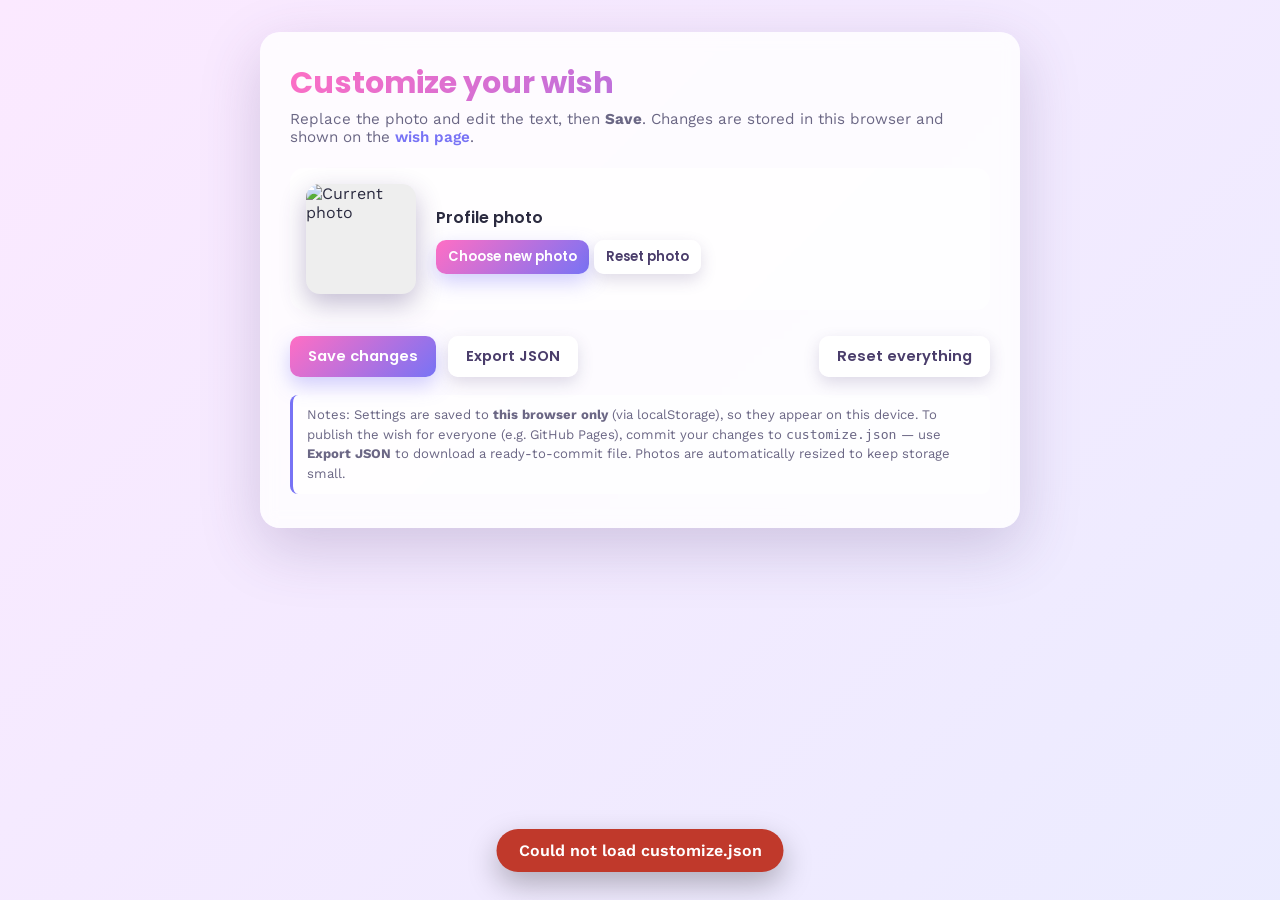
==== admin.html @ 0b1f8ae7 "Add admin panel to replace photo and edit text via localStorage overrides Co-authored-by: FrachSee <" ====
<!DOCTYPE html>
<html lang="en">

<head>
  <meta charset="UTF-8">
  <meta name="viewport" content="width=device-width, initial-scale=1.0">
  <title>Birthday Wish · Admin</title>
  <link rel="preconnect" href="https://fonts.googleapis.com">
  <link rel="preconnect" href="https://fonts.gstatic.com" crossorigin>
  <link href="https://fonts.googleapis.com/css2?family=Poppins:wght@400;600;700&family=Work+Sans:wght@300;400;600&display=swap"
    rel="stylesheet">
  <link rel="shortcut icon" type="image/png" href="img/favicon.png" />
  <style>
    * { box-sizing: border-box; }

    body {
      margin: 0;
      font-family: "Work Sans", sans-serif;
      color: #2b2b40;
      background: linear-gradient(135deg, #fbe9ff 0%, #e8ecff 40%, #e6faff 70%, #fff0f6 100%);
      background-size: 300% 300%;
      animation: bg 20s ease infinite;
      min-height: 100vh;
      padding: 32px 16px 64px;
    }

    @keyframes bg {
      0% { background-position: 0% 50%; }
      50% { background-position: 100% 50%; }
      100% { background-position: 0% 50%; }
    }

    .card {
      max-width: 760px;
      margin: 0 auto;
      background: rgba(255, 255, 255, 0.82);
      border-radius: 20px;
      box-shadow: 0 20px 60px rgba(80, 60, 120, 0.22);
      backdrop-filter: blur(8px);
      padding: 28px 30px 34px;
    }

    h1 {
      font-family: "Poppins", sans-serif;
      font-weight: 700;
      margin: 0 0 4px;
      font-size: 1.9rem;
      background: linear-gradient(135deg, #ff6ec4, #7873f5);
      -webkit-background-clip: text;
      background-clip: text;
      -webkit-text-fill-color: transparent;
    }

    .sub { margin: 0 0 22px; color: #6b6785; font-size: 0.95rem; }

    .photo-row {
      display: flex;
      gap: 20px;
      align-items: center;
      padding: 16px;
      border-radius: 14px;
      background: rgba(255, 255, 255, 0.6);
      margin-bottom: 26px;
    }

    .photo-preview {
      width: 110px;
      height: 110px;
      border-radius: 14px;
      object-fit: cover;
      box-shadow: 0 10px 26px rgba(60, 40, 110, 0.3);
      background: #eee;
      flex: 0 0 auto;
    }

    .photo-actions { flex: 1; }
    .photo-actions p { margin: 0 0 10px; font-weight: 600; font-family: "Poppins", sans-serif; }

    label.field { display: block; margin-bottom: 16px; }
    label.field span { display: block; font-weight: 600; font-size: 0.85rem; margin-bottom: 5px; color: #4a3d6b; }

    input[type="text"], textarea {
      width: 100%;
      padding: 10px 12px;
      border: 1.5px solid #d9d3ec;
      border-radius: 10px;
      font-family: inherit;
      font-size: 0.95rem;
      color: #2b2b40;
      background: #fff;
      transition: border-color 0.15s ease, box-shadow 0.15s ease;
    }

    input[type="text"]:focus, textarea:focus {
      outline: none;
      border-color: #7873f5;
      box-shadow: 0 0 0 3px rgba(120, 115, 245, 0.18);
    }

    textarea { resize: vertical; min-height: 46px; }

    .btn {
      border: none;
      border-radius: 10px;
      padding: 10px 18px;
      font-family: "Poppins", sans-serif;
      font-weight: 600;
      font-size: 0.92rem;
      cursor: pointer;
      color: #fff;
      background: linear-gradient(135deg, #ff6ec4, #7873f5);
      box-shadow: 0 8px 20px rgba(120, 115, 245, 0.35);
      transition: transform 0.15s ease, box-shadow 0.15s ease, opacity 0.15s ease;
    }

    .btn:hover { transform: translateY(-2px); box-shadow: 0 12px 26px rgba(120, 115, 245, 0.45); }
    .btn:active { transform: translateY(0); }

    .btn.secondary {
      background: rgba(255, 255, 255, 0.9);
      color: #4a3d6b;
      box-shadow: 0 6px 16px rgba(80, 60, 120, 0.18);
    }

    .btn.small { padding: 7px 12px; font-size: 0.82rem; }

    .actions {
      display: flex;
      flex-wrap: wrap;
      gap: 12px;
      margin-top: 26px;
      align-items: center;
    }

    .actions .spacer { flex: 1; }

    .note {
      margin-top: 18px;
      font-size: 0.82rem;
      color: #6b6785;
      background: rgba(255, 255, 255, 0.55);
      border-left: 3px solid #7873f5;
      padding: 10px 14px;
      border-radius: 8px;
      line-height: 1.5;
    }

    .toast {
      position: fixed;
      left: 50%;
      bottom: 28px;
      transform: translateX(-50%) translateY(30px);
      background: #2b2b40;
      color: #fff;
      padding: 12px 22px;
      border-radius: 30px;
      font-weight: 600;
      box-shadow: 0 12px 30px rgba(0, 0, 0, 0.28);
      opacity: 0;
      pointer-events: none;
      transition: opacity 0.25s ease, transform 0.25s ease;
      z-index: 100;
    }

    .toast.show { opacity: 1; transform: translateX(-50%) translateY(0); }
    .toast.error { background: #c0392b; }

    a.preview-link { color: #7873f5; font-weight: 600; text-decoration: none; }
    a.preview-link:hover { text-decoration: underline; }
  </style>
</head>

<body>
  <div class="card">
    <h1>Customize your wish</h1>
    <p class="sub">Replace the photo and edit the text, then <strong>Save</strong>. Changes are stored in this
      browser and shown on the <a class="preview-link" href="index.html">wish page</a>.</p>

    <div class="photo-row">
      <img id="photoPreview" class="photo-preview" alt="Current photo" src="img/lydia2.png">
      <div class="photo-actions">
        <p>Profile photo</p>
        <input id="photoInput" type="file" accept="image/*" hidden>
        <button class="btn small" type="button" id="choosePhoto">Choose new photo</button>
        <button class="btn small secondary" type="button" id="resetPhoto">Reset photo</button>
      </div>
    </div>

    <div id="fields"></div>

    <div class="actions">
      <button class="btn" type="button" id="save">Save changes</button>
      <button class="btn secondary" type="button" id="exportJson">Export JSON</button>
      <span class="spacer"></span>
      <button class="btn secondary" type="button" id="resetAll">Reset everything</button>
    </div>

    <div class="note">
      Notes: Settings are saved to <strong>this browser only</strong> (via localStorage), so they appear on this
      device. To publish the wish for everyone (e.g. GitHub Pages), commit your changes to <code>customize.json</code>
      &mdash; use <strong>Export JSON</strong> to download a ready-to-commit file. Photos are automatically resized to
      keep storage small.
    </div>
  </div>

  <div id="toast" class="toast"></div>

  <script>
    var STORAGE_KEY = "hbdOverrides";
    // Field labels + which ones use a multi-line textarea.
    var LABELS = {
      greeting: "Greeting", name: "Name", greetingText: "Greeting subtitle",
      wishText: "Wish text", text1: "Line 1", textInChatBox: "Chat box message",
      sendButtonLabel: "Send button label", text2: "Idea line 1", text3: "Idea line 2",
      text4: "Idea line 3", text4Adjective: "Emphasized word", text5Entry: "Because…",
      text5Content: "You are…", smiley: "Smiley", bigTextPart1: "Big letter 1",
      bigTextPart2: "Big letter 2", wishHeading: "Wish heading", outroText: "Outro text",
      replayText: "Replay text", outroSmiley: "Outro smiley"
    };
    var MULTILINE = { greetingText: 1, wishText: 1, textInChatBox: 1, text1: 1, text2: 1, text3: 1, text4: 1, text5Content: 1, outroText: 1, replayText: 1 };

    var defaults = {};
    var overrides = {};
    var pendingImage = null; // new data URL chosen this session (before save)
    var clearImage = false;  // reset-to-default requested this session

    function readOverrides() {
      try { return JSON.parse(localStorage.getItem(STORAGE_KEY)) || {}; }
      catch (e) { return {}; }
    }

    function toast(msg, isError) {
      var t = document.getElementById("toast");
      t.textContent = msg;
      t.className = "toast show" + (isError ? " error" : "");
      setTimeout(function () { t.className = "toast"; }, 2200);
    }

    function buildForm() {
      var wrap = document.getElementById("fields");
      wrap.innerHTML = "";
      Object.keys(defaults).forEach(function (key) {
        if (key === "imagePath") return; // handled by the photo picker
        var merged = overrides[key] !== undefined ? overrides[key] : defaults[key];
        var label = document.createElement("label");
        label.className = "field";
        var span = document.createElement("span");
        span.textContent = (LABELS[key] || key);
        label.appendChild(span);
        var input;
        if (MULTILINE[key]) {
          input = document.createElement("textarea");
        } else {
          input = document.createElement("input");
          input.type = "text";
        }
        input.value = merged;
        input.setAttribute("data-key", key);
        label.appendChild(input);
        wrap.appendChild(label);
      });
    }

    function currentPhotoSrc() {
      if (clearImage) return defaults.imagePath || "img/lydia2.png";
      if (pendingImage) return pendingImage;
      if (overrides.imagePath) return overrides.imagePath;
      return defaults.imagePath || "img/lydia2.png";
    }

    function init() {
      overrides = readOverrides();
      fetch("customize.json")
        .then(function (r) { return r.json(); })
        .then(function (json) {
          defaults = json;
          buildForm();
          document.getElementById("photoPreview").src = currentPhotoSrc();
        })
        .catch(function () { toast("Could not load customize.json", true); });
    }

    // ---- Photo handling: downscale via canvas to keep base64 small ----
    document.getElementById("choosePhoto").addEventListener("click", function () {
      document.getElementById("photoInput").click();
    });

    document.getElementById("photoInput").addEventListener("change", function (e) {
      var file = e.target.files && e.target.files[0];
      if (!file) return;
      var reader = new FileReader();
      reader.onload = function (ev) {
        var img = new Image();
        img.onload = function () {
          var max = 640;
          var scale = Math.min(1, max / Math.max(img.width, img.height));
          var w = Math.round(img.width * scale);
          var h = Math.round(img.height * scale);
          var canvas = document.createElement("canvas");
          canvas.width = w; canvas.height = h;
          var ctx = canvas.getContext("2d");
          // Flatten onto white so transparent PNGs don't turn black as JPEG.
          ctx.fillStyle = "#fff";
          ctx.fillRect(0, 0, w, h);
          ctx.imageSmoothingQuality = "high";
          ctx.drawImage(img, 0, 0, w, h);
          pendingImage = canvas.toDataURL("image/jpeg", 0.85);
          clearImage = false;
          document.getElementById("photoPreview").src = pendingImage;
          toast("Photo ready — click Save to apply");
        };
        img.src = ev.target.result;
      };
      reader.readAsDataURL(file);
    });

    document.getElementById("resetPhoto").addEventListener("click", function () {
      pendingImage = null;
      clearImage = true;
      document.getElementById("photoPreview").src = defaults.imagePath || "img/lydia2.png";
      toast("Photo will reset on Save");
    });

    // ---- Save: build a SPARSE overrides object (only what differs) ----
    document.getElementById("save").addEventListener("click", function () {
      var next = {};
      // Text fields: keep only non-empty values that differ from the default.
      var inputs = document.querySelectorAll("#fields [data-key]");
      inputs.forEach(function (el) {
        var key = el.getAttribute("data-key");
        var val = el.value;
        if (val !== "" && val !== defaults[key]) next[key] = val;
      });
      // Image: new one wins; explicit reset drops it; otherwise keep existing override.
      if (pendingImage) next.imagePath = pendingImage;
      else if (!clearImage && overrides.imagePath) next.imagePath = overrides.imagePath;

      try {
        localStorage.setItem(STORAGE_KEY, JSON.stringify(next));
        overrides = next;
        pendingImage = null;
        clearImage = false;
        toast("Saved! Open the wish page to see it.");
      } catch (err) {
        var msg = err && err.name === "QuotaExceededError"
          ? "Save failed — photo too large for storage"
          : "Save failed — storage unavailable in this browser";
        toast(msg, true);
      }
    });

    // ---- Export merged config as a downloadable customize.json ----
    document.getElementById("exportJson").addEventListener("click", function () {
      var merged = Object.assign({}, defaults, overrides);
      if (pendingImage) merged.imagePath = pendingImage;
      if (clearImage) merged.imagePath = defaults.imagePath;
      var blob = new Blob([JSON.stringify(merged, null, 2)], { type: "application/json" });
      var a = document.createElement("a");
      a.href = URL.createObjectURL(blob);
      a.download = "customize.json";
      a.click();
      setTimeout(function () { URL.revokeObjectURL(a.href); }, 1000);
      toast("customize.json downloaded");
    });

    document.getElementById("resetAll").addEventListener("click", function () {
      if (!confirm("Remove all saved customizations from this browser?")) return;
      localStorage.removeItem(STORAGE_KEY);
      overrides = {};
      pendingImage = null;
      clearImage = false;
      buildForm();
      document.getElementById("photoPreview").src = defaults.imagePath || "img/lydia2.png";
      toast("All customizations cleared");
    });

    init();
  </script>
</body>

</html>
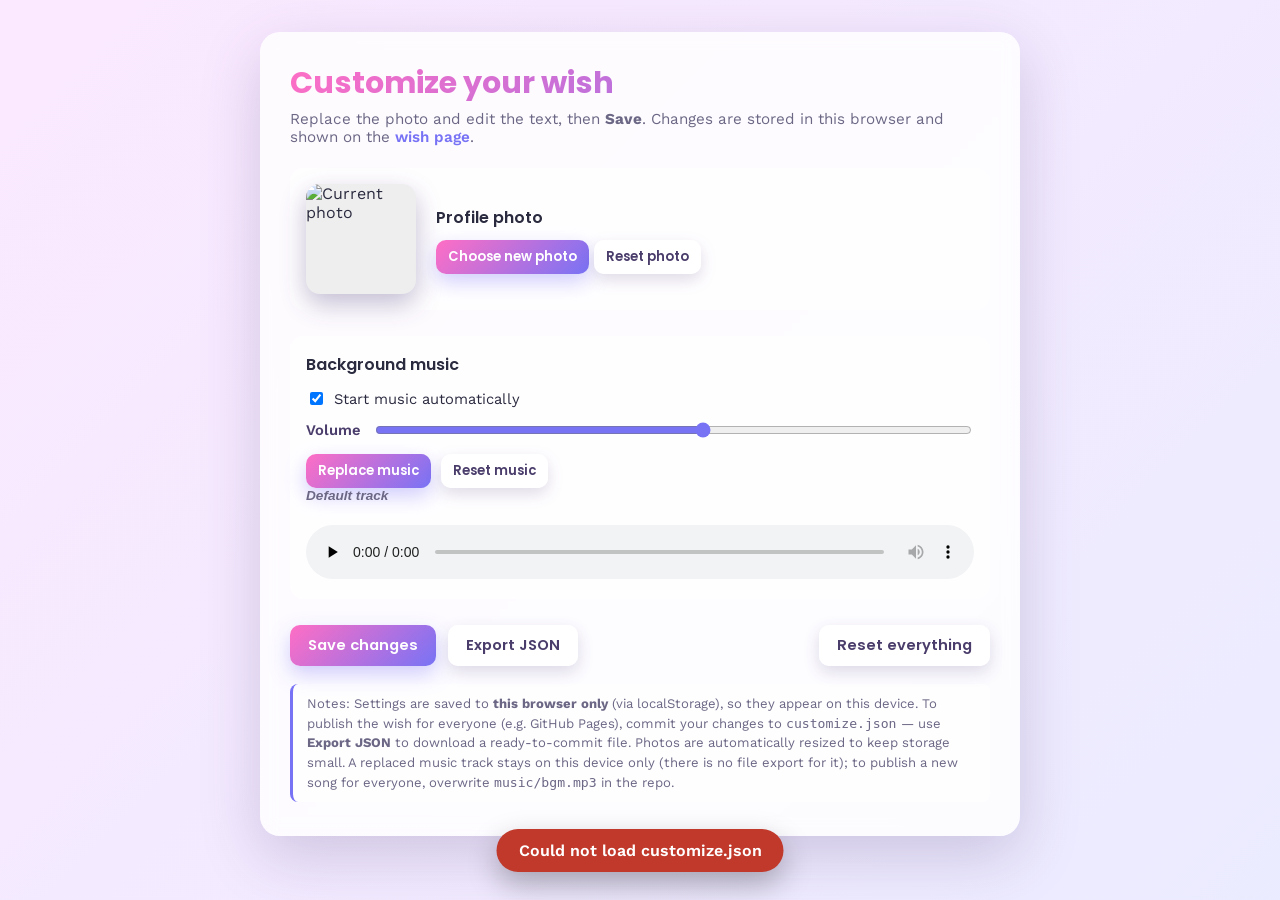
==== commit 09638d33: "Add admin music controls (volume, autoplay, replace track via IndexedDB) Co-authored-by: FrachSee <F" ====
--- a/admin.html
+++ b/admin.html
@@ -75,6 +75,16 @@
 
     .photo-actions { flex: 1; }
     .photo-actions p { margin: 0 0 10px; font-weight: 600; font-family: "Poppins", sans-serif; }
+
+    .music-actions { flex: 1; width: 100%; }
+    .music-actions > p { margin: 0 0 12px; font-weight: 600; font-family: "Poppins", sans-serif; }
+    .music-actions label.inline { display: flex; align-items: center; gap: 8px; margin-bottom: 12px; font-size: 0.92rem; cursor: pointer; }
+    .music-actions label.vol { display: flex; align-items: center; gap: 12px; margin-bottom: 14px; font-size: 0.92rem; }
+    .music-actions label.vol span { font-weight: 600; color: #4a3d6b; }
+    .music-actions label.vol input[type="range"] { flex: 1; accent-color: #7873f5; }
+    .music-buttons { display: flex; gap: 10px; flex-wrap: wrap; }
+    .track-name { margin: 12px 0 0; font-size: 0.85rem; color: #6b6785; font-style: italic; }
+    #audioPreview { width: 100%; margin-top: 10px; }
 
     label.field { display: block; margin-bottom: 16px; }
     label.field span { display: block; font-weight: 600; font-size: 0.85rem; margin-bottom: 5px; color: #4a3d6b; }
@@ -186,6 +196,23 @@
       </div>
     </div>
 
+    <div class="photo-row music-row">
+      <div class="music-actions">
+        <p>Background music</p>
+        <label class="inline"><input type="checkbox" id="autoplayToggle"> Start music automatically</label>
+        <label class="vol"><span>Volume</span>
+          <input type="range" id="volume" min="0" max="1" step="0.05" value="0.55">
+        </label>
+        <div class="music-buttons">
+          <input id="audioInput" type="file" accept="audio/*" hidden>
+          <button class="btn small" type="button" id="chooseAudio">Replace music</button>
+          <button class="btn small secondary" type="button" id="resetAudio">Reset music</button>
+        </div>
+        <p class="track-name" id="trackName">Default track</p>
+        <audio id="audioPreview" controls preload="none"></audio>
+      </div>
+    </div>
+
     <div id="fields"></div>
 
     <div class="actions">
@@ -199,7 +226,8 @@
       Notes: Settings are saved to <strong>this browser only</strong> (via localStorage), so they appear on this
       device. To publish the wish for everyone (e.g. GitHub Pages), commit your changes to <code>customize.json</code>
       &mdash; use <strong>Export JSON</strong> to download a ready-to-commit file. Photos are automatically resized to
-      keep storage small.
+      keep storage small. A replaced music track stays on this device only (there is no file export for it); to publish
+      a new song for everyone, overwrite <code>music/bgm.mp3</code> in the repo.
     </div>
   </div>
 
@@ -219,21 +247,78 @@
     };
     var MULTILINE = { greetingText: 1, wishText: 1, textInChatBox: 1, text1: 1, text2: 1, text3: 1, text4: 1, text5Content: 1, outroText: 1, replayText: 1 };
 
+    var AUDIO_KEY = "hbdAudio";
+    var AUDIO_WARN = 4 * 1024 * 1024;  // 4 MB: warn but allow
+    var AUDIO_MAX = 8 * 1024 * 1024;   // 8 MB: refuse
+
     var defaults = {};
     var overrides = {};
     var pendingImage = null; // new data URL chosen this session (before save)
     var clearImage = false;  // reset-to-default requested this session
+    var pendingAudio = null; // new audio Blob chosen this session (before save)
+    var clearAudio = false;  // reset-music requested this session
 
     function readOverrides() {
       try { return JSON.parse(localStorage.getItem(STORAGE_KEY)) || {}; }
       catch (e) { return {}; }
     }
 
+    function readAudioSettings() {
+      try {
+        var s = JSON.parse(localStorage.getItem(AUDIO_KEY));
+        return s && typeof s === "object" ? s : {};
+      } catch (e) { return {}; }
+    }
+
+    // ---- IndexedDB: store the (potentially large) audio Blob outside localStorage ----
+    function openDb() {
+      return new Promise(function (res, rej) {
+        var r = indexedDB.open("hbd-audio", 1);
+        r.onupgradeneeded = function () { r.result.createObjectStore("tracks"); };
+        r.onsuccess = function () { res(r.result); };
+        r.onerror = function () { rej(r.error); };
+      });
+    }
+    function idbGet() {
+      return openDb().then(function (db) {
+        return new Promise(function (res, rej) {
+          var t = db.transaction("tracks", "readonly").objectStore("tracks").get("bgm");
+          t.onsuccess = function () { res(t.result); };
+          t.onerror = function () { rej(t.error); };
+        });
+      });
+    }
+    function idbPut(blob, name) {
+      return openDb().then(function (db) {
+        return new Promise(function (res, rej) {
+          var store = db.transaction("tracks", "readwrite").objectStore("tracks");
+          var t = store.put({ blob: blob, name: name, type: blob.type }, "bgm");
+          t.onsuccess = function () { res(); };
+          t.onerror = function () { rej(t.error); };
+          // Some browsers surface quota failures only via transaction abort.
+          store.transaction.onabort = function () { rej(store.transaction.error); };
+        });
+      });
+    }
+    function idbDelete() {
+      return openDb().then(function (db) {
+        return new Promise(function (res, rej) {
+          var store = db.transaction("tracks", "readwrite").objectStore("tracks");
+          var t = store.delete("bgm");
+          t.onsuccess = function () { res(); };
+          t.onerror = function () { rej(t.error); };
+          store.transaction.onabort = function () { rej(store.transaction.error); };
+        });
+      });
+    }
+
+    var toastTimer;
     function toast(msg, isError) {
       var t = document.getElementById("toast");
+      clearTimeout(toastTimer);
       t.textContent = msg;
       t.className = "toast show" + (isError ? " error" : "");
-      setTimeout(function () { t.className = "toast"; }, 2200);
+      toastTimer = setTimeout(function () { t.className = "toast"; }, 2200);
     }
 
     function buildForm() {
@@ -270,6 +355,7 @@
 
     function init() {
       overrides = readOverrides();
+      initMusic();
       fetch("customize.json")
         .then(function (r) { return r.json(); })
         .then(function (json) {
@@ -278,6 +364,36 @@
           document.getElementById("photoPreview").src = currentPhotoSrc();
         })
         .catch(function () { toast("Could not load customize.json", true); });
+    }
+
+    var previewUrl = null;
+    function setPreview(src) {
+      var preview = document.getElementById("audioPreview");
+      if (previewUrl) { URL.revokeObjectURL(previewUrl); previewUrl = null; }
+      if (src instanceof Blob) {
+        previewUrl = URL.createObjectURL(src);
+        preview.src = previewUrl;
+      } else {
+        preview.src = src;
+      }
+    }
+
+    function initMusic() {
+      var s = readAudioSettings();
+      var vol = document.getElementById("volume");
+      var auto = document.getElementById("autoplayToggle");
+      vol.value = s.volume != null ? s.volume : 0.55;
+      auto.checked = s.autoplay !== false;
+      document.getElementById("audioPreview").volume = parseFloat(vol.value);
+      // Reflect any currently-saved custom track.
+      idbGet().then(function (rec) {
+        if (rec && rec.blob) {
+          document.getElementById("trackName").textContent = rec.name || "Custom track";
+          setPreview(rec.blob);
+        } else {
+          setPreview("music/bgm.mp3");
+        }
+      }).catch(function () { setPreview("music/bgm.mp3"); });
     }
 
     // ---- Photo handling: downscale via canvas to keep base64 small ----
@@ -321,6 +437,59 @@
       toast("Photo will reset on Save");
     });
 
+    // ---- Music handling ----
+    document.getElementById("volume").addEventListener("input", function (e) {
+      document.getElementById("audioPreview").volume = parseFloat(e.target.value);
+    });
+
+    document.getElementById("chooseAudio").addEventListener("click", function () {
+      document.getElementById("audioInput").click();
+    });
+
+    document.getElementById("audioInput").addEventListener("change", function (e) {
+      var file = e.target.files && e.target.files[0];
+      if (!file) return;
+      if (file.size > AUDIO_MAX) {
+        toast("Audio too large (max 8 MB)", true);
+        e.target.value = "";
+        return;
+      }
+      if (file.size > AUDIO_WARN) {
+        toast("Large file — may be slow to load", true);
+      }
+      pendingAudio = file;
+      clearAudio = false;
+      document.getElementById("trackName").textContent = file.name;
+      setPreview(file);
+      toast("Music ready — click Save to apply");
+    });
+
+    document.getElementById("resetAudio").addEventListener("click", function () {
+      pendingAudio = null;
+      clearAudio = true;
+      document.getElementById("trackName").textContent = "Default track (resets on Save)";
+      setPreview("music/bgm.mp3");
+      toast("Music will reset on Save");
+    });
+
+    function saveMusic() {
+      var settings = {
+        volume: parseFloat(document.getElementById("volume").value),
+        autoplay: document.getElementById("autoplayToggle").checked
+      };
+      try {
+        localStorage.setItem(AUDIO_KEY, JSON.stringify(settings));
+      } catch (e) { /* settings are tiny; ignore */ }
+
+      if (pendingAudio) {
+        return idbPut(pendingAudio, pendingAudio.name).then(function () { pendingAudio = null; });
+      }
+      if (clearAudio) {
+        return idbDelete().then(function () { clearAudio = false; });
+      }
+      return Promise.resolve();
+    }
+
     // ---- Save: build a SPARSE overrides object (only what differs) ----
     document.getElementById("save").addEventListener("click", function () {
       var next = {};
@@ -340,7 +509,11 @@
         overrides = next;
         pendingImage = null;
         clearImage = false;
-        toast("Saved! Open the wish page to see it.");
+        saveMusic().then(function () {
+          toast("Saved! Open the wish page to see it.");
+        }).catch(function () {
+          toast("Text/photo saved, but the audio track could not be saved", true);
+        });
       } catch (err) {
         var msg = err && err.name === "QuotaExceededError"
           ? "Save failed — photo too large for storage"
@@ -364,13 +537,22 @@
     });
 
     document.getElementById("resetAll").addEventListener("click", function () {
-      if (!confirm("Remove all saved customizations from this browser?")) return;
+      if (!confirm("Remove all saved customizations (text, photo and music) from this browser?")) return;
       localStorage.removeItem(STORAGE_KEY);
+      localStorage.removeItem(AUDIO_KEY);
+      localStorage.removeItem("hbdMuted");
+      idbDelete().catch(function () {});
       overrides = {};
       pendingImage = null;
       clearImage = false;
+      pendingAudio = null;
+      clearAudio = false;
       buildForm();
       document.getElementById("photoPreview").src = defaults.imagePath || "img/lydia2.png";
+      document.getElementById("volume").value = 0.55;
+      document.getElementById("autoplayToggle").checked = true;
+      document.getElementById("trackName").textContent = "Default track";
+      setPreview("music/bgm.mp3");
       toast("All customizations cleared");
     });
 
